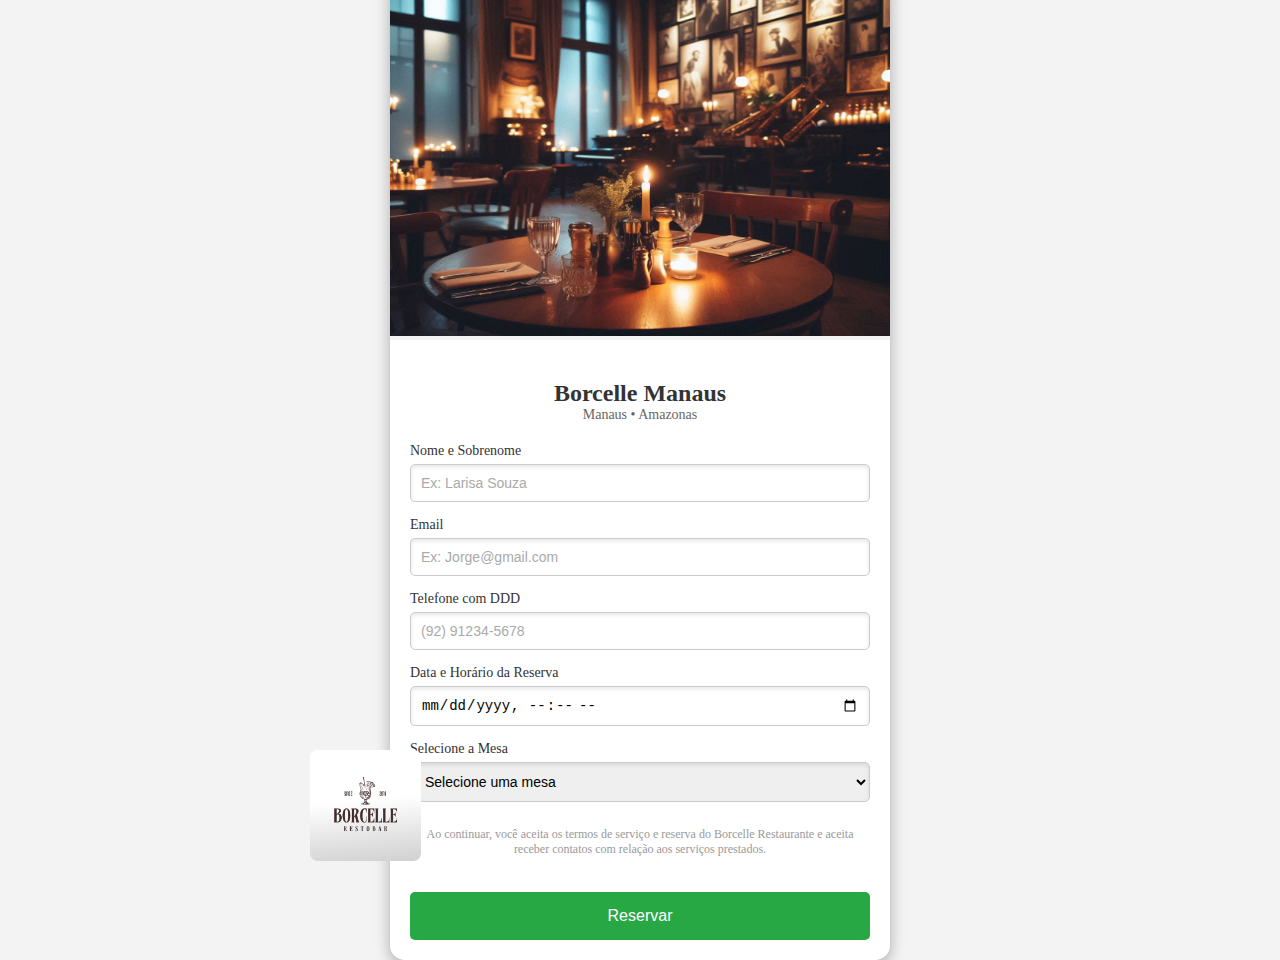
==== src/main/resources/static/index.html @ c21e97e9 "FRONTEND version 3.3" ====
<!DOCTYPE html>
<html lang="pt-BR">
<head>
    <meta charset="UTF-8">
    <meta name="viewport" content="width=device-width, initial-scale=1.0">
    <title>Borcelle Manaus - Reserva</title>
    <link rel="stylesheet" href="style.css">
    <script src="/src/main/resources/static/script.js" defer></script>
</head>
<body>

<div class="container">
    <div class="image-container">
        <img src="./img/background.jpg" alt="background-img" class="background-img">
    </div>

    <div class="content">
        <div class="logo">
            <img src="./img/logo.png" alt="logo" class="logo-img">
        </div>

        <h1>Borcelle Manaus</h1>
        <p>Manaus • Amazonas</p>

        <form id="reservaForm" class="form-container">

            <div class="form-group">
                <label for="nome">Nome e Sobrenome</label>
                <input type="text" id="nome" name="nome" placeholder="Ex: Larisa Souza" required>
            </div>

            <div class="form-group">
                <label for="email">Email</label>
                <input type="email" id="email" name="email" placeholder="Ex: Jorge@gmail.com" required>
            </div>

            <div class="form-group">
                <label for="telefone">Telefone com DDD</label>
                <input type="tel" id="telefone" name="telefone" placeholder="(92) 91234-5678" required>
            </div>

            <div class="form-group">
                <label for="dataHora">Data e Horário da Reserva</label>
                <input type="datetime-local" id="dataHora" name="dataHora" required>
            </div>

           

            <div class="form-group">
                <label for="mesa">Selecione a Mesa</label>
                <select id="mesa" name="mesa" required>
                    <option value="">Selecione uma mesa</option>
                </select>
            </div>
            

           

            <p class="termos">
                Ao continuar, você aceita os termos de serviço e reserva do Borcelle Restaurante e aceita receber contatos com relação aos serviços prestados.
            </p>

            <button type="submit" class="btn-reservar">Reservar</button>
        </form>
    </div>
</div>

</body>
</html>
---- src/main/resources/static/style.css ----
* {
    margin: 0;
    padding: 0;
    box-sizing: border-box;
}

body {
    position:relative
    
    font-family: 'Arial', sans-serif;
    display: flex;
    justify-content: center;
    align-items: center;
    height: 100vh;
    background-color: #f3f3f3;
}

.container {
    width: 100%;
    max-width: 500px;
    border-radius: 15px;
    overflow: hidden;
    box-shadow: 0 5px 15px rgba(0, 0, 0, 0.3);
}

.image-container {
    position: relative;
}

.background-img {
    width: 506px;
    height: 395px;
    left: -39px;
    top: -178px;
    
}

.content {
    padding: 20px;
    background-color: white;
    text-align: center;
}

.logo {
    margin-bottom: 20px;
}

.logo-img {
    width: 111px;
    height: 109;
    position:absolute;
    box-sizing: border-box;
    left: 310px;
    top: 750px;
    border-radius: 7.6px;
    
    background: linear-gradient(174.71deg, #FFFFFF 4.24%, #FFFFFF 24.02%, #FFFFFF 45.51%, #E5E5E5 75.64%, #D1D1D1 99.44%);

}

h1 {
    font-size: 24px;
    color: #333;
}

p {
    font-size: 14px;
    color: #666;
    margin-bottom: 20px;
}

.form-container {
    display: flex;
    flex-direction: column;
    gap: 15px;
}

.form-group {
    display: flex;
    flex-direction: column;
    align-items: flex-start;
}

label {
    font-size: 14px;
    margin-bottom: 5px;
    color: #333;
}

input, select {
    width: 100%;
    padding: 10px;
    border: 1px solid #ccc;
    border-radius: 5px;
    font-size: 14px;
    box-shadow: inset 0 2px 4px rgba(0, 0, 0, 0.1);
}

input::placeholder {
    color: #aaa;
}

.btn-reservar {
    width: 100%;
    padding: 15px;
    background-color: #28a745;
    color: white;
    border: none;
    border-radius: 5px;
    font-size: 16px;
    cursor: pointer;
    transition: background-color 0.3s ease;
}

.btn-reservar:hover {
    background-color: #218838;
}

.termos {
    font-size: 12px;
    color: #999;
    margin-top: 10px;
}
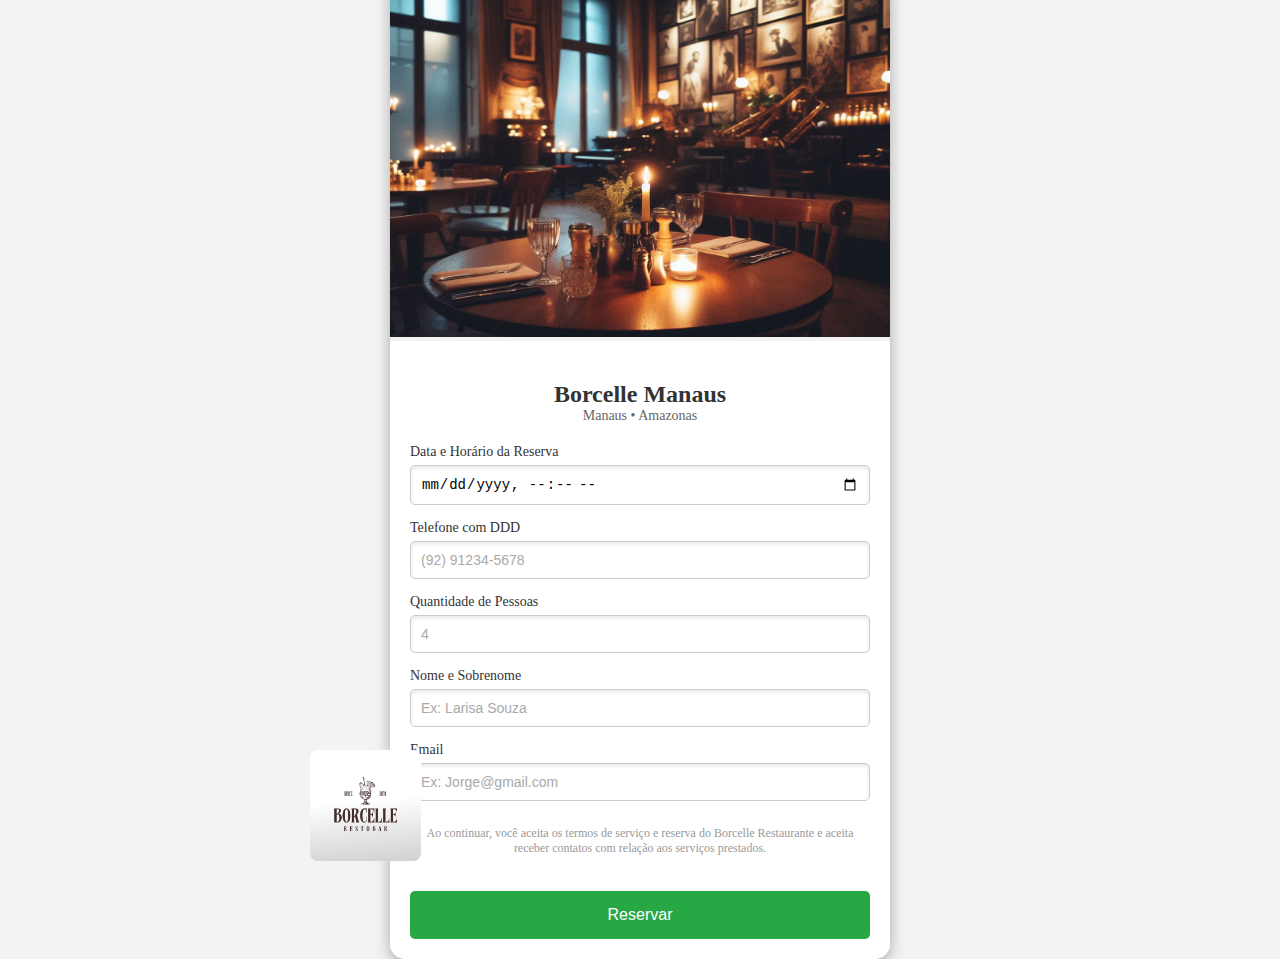
==== commit bea2c5c1: "FRONTEND version 3.4" ====
--- a/src/main/resources/static/index.html
+++ b/src/main/resources/static/index.html
@@ -11,18 +11,32 @@
 
 <div class="container">
     <div class="image-container">
-        <img src="./img/background.jpg" alt="background-img" class="background-img">
+        <img src="frontend/img/background.jpg" alt="background-img" class="background-img">
     </div>
 
     <div class="content">
         <div class="logo">
-            <img src="./img/logo.png" alt="logo" class="logo-img">
+            <img src="frontend/img/logo.png" alt="logo" class="logo-img">
         </div>
 
         <h1>Borcelle Manaus</h1>
         <p>Manaus • Amazonas</p>
 
         <form id="reservaForm" class="form-container">
+            <div class="form-group">
+                <label for="dataHora">Data e Horário da Reserva</label>
+                <input type="datetime-local" id="dataHora" name="dataHora" required>
+            </div>
+
+            <div class="form-group">
+                <label for="telefone">Telefone com DDD</label>
+                <input type="tel" id="telefone" name="telefone" placeholder="(92) 91234-5678" required>
+            </div>
+
+            <div class="form-group">
+                <label for="mesa">Quantidade de Pessoas</label>
+                <input type="number" id="mesa" name="mesa" placeholder="4" required>
+            </div>
 
             <div class="form-group">
                 <label for="nome">Nome e Sobrenome</label>
@@ -33,28 +47,6 @@
                 <label for="email">Email</label>
                 <input type="email" id="email" name="email" placeholder="Ex: Jorge@gmail.com" required>
             </div>
-
-            <div class="form-group">
-                <label for="telefone">Telefone com DDD</label>
-                <input type="tel" id="telefone" name="telefone" placeholder="(92) 91234-5678" required>
-            </div>
-
-            <div class="form-group">
-                <label for="dataHora">Data e Horário da Reserva</label>
-                <input type="datetime-local" id="dataHora" name="dataHora" required>
-            </div>
-
-           
-
-            <div class="form-group">
-                <label for="mesa">Selecione a Mesa</label>
-                <select id="mesa" name="mesa" required>
-                    <option value="">Selecione uma mesa</option>
-                </select>
-            </div>
-            
-
-           
 
             <p class="termos">
                 Ao continuar, você aceita os termos de serviço e reserva do Borcelle Restaurante e aceita receber contatos com relação aos serviços prestados.
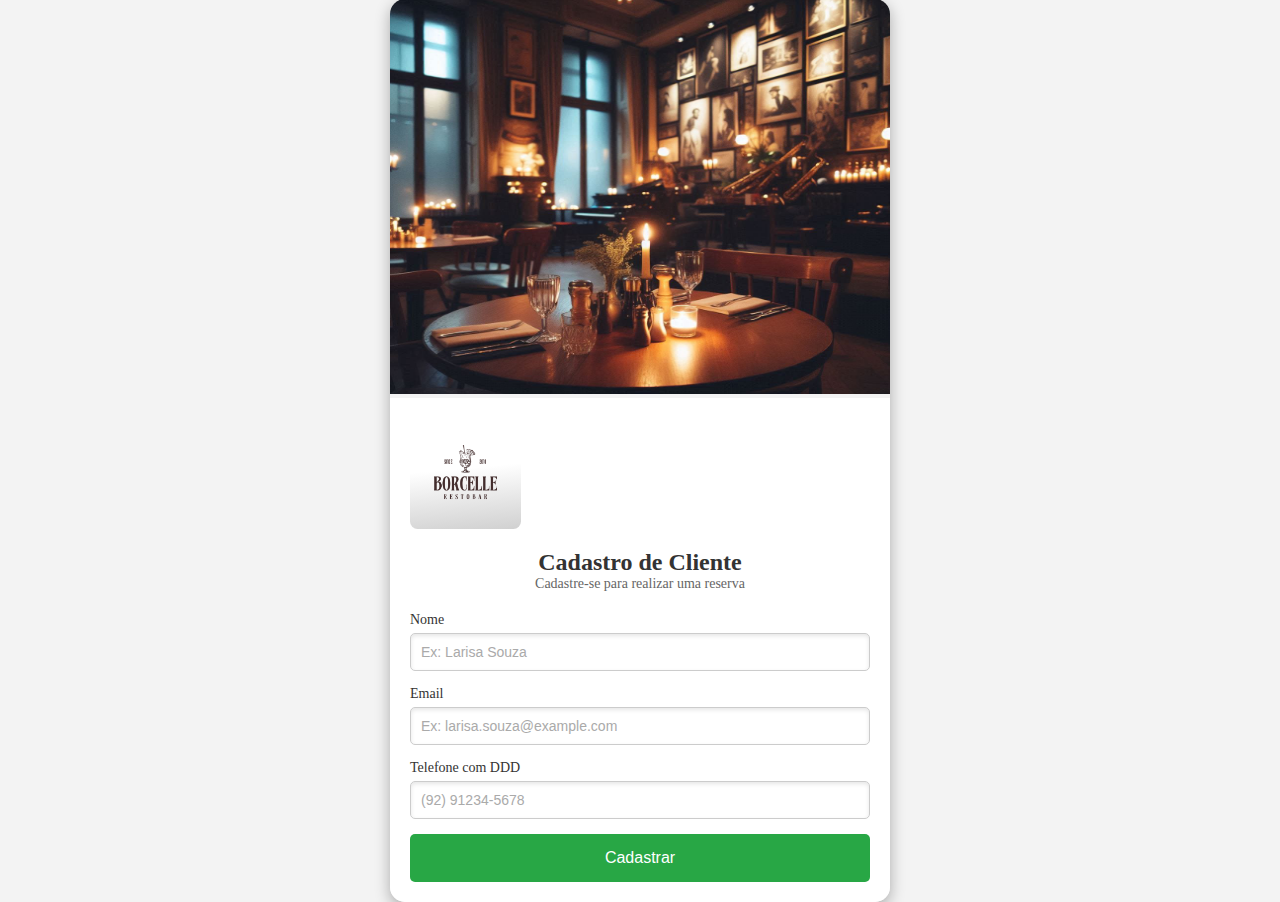
==== commit a3f66f0f: "Sitema Quase Concluido" ====
--- a/src/main/resources/static/index.html
+++ b/src/main/resources/static/index.html
@@ -3,9 +3,9 @@
 <head>
     <meta charset="UTF-8">
     <meta name="viewport" content="width=device-width, initial-scale=1.0">
-    <title>Borcelle Manaus - Reserva</title>
+    <title>Cadastro de Cliente - Borcelle Manaus</title>
     <link rel="stylesheet" href="style.css">
-    <script src="/src/main/resources/static/script.js" defer></script>
+    <script src="cadastro.js" defer></script>
 </head>
 <body>
 
@@ -19,40 +19,26 @@
             <img src="frontend/img/logo.png" alt="logo" class="logo-img">
         </div>
 
-        <h1>Borcelle Manaus</h1>
-        <p>Manaus • Amazonas</p>
+        <h1>Cadastro de Cliente</h1>
+        <p>Cadastre-se para realizar uma reserva</p>
 
-        <form id="reservaForm" class="form-container">
+        <form id="form-cadastro" class="form-container">
             <div class="form-group">
-                <label for="dataHora">Data e Horário da Reserva</label>
-                <input type="datetime-local" id="dataHora" name="dataHora" required>
+                <label for="nome">Nome</label>
+                <input type="text" id="nome" name="nome" class="nome" placeholder="Ex: Larisa Souza" required>
+            </div>
+
+            <div class="form-group">
+                <label for="email">Email</label>
+                <input type="email" id="email" name="email" class="email" placeholder="Ex: larisa.souza@example.com" required>
             </div>
 
             <div class="form-group">
                 <label for="telefone">Telefone com DDD</label>
-                <input type="tel" id="telefone" name="telefone" placeholder="(92) 91234-5678" required>
+                <input type="tel" id="telefone" name="telefone" class="telefone" placeholder="(92) 91234-5678" required>
             </div>
 
-            <div class="form-group">
-                <label for="mesa">Quantidade de Pessoas</label>
-                <input type="number" id="mesa" name="mesa" placeholder="4" required>
-            </div>
-
-            <div class="form-group">
-                <label for="nome">Nome e Sobrenome</label>
-                <input type="text" id="nome" name="nome" placeholder="Ex: Larisa Souza" required>
-            </div>
-
-            <div class="form-group">
-                <label for="email">Email</label>
-                <input type="email" id="email" name="email" placeholder="Ex: Jorge@gmail.com" required>
-            </div>
-
-            <p class="termos">
-                Ao continuar, você aceita os termos de serviço e reserva do Borcelle Restaurante e aceita receber contatos com relação aos serviços prestados.
-            </p>
-
-            <button type="submit" class="btn-reservar">Reservar</button>
+            <button type="submit" class="btn-reservar" >Cadastrar</button>
         </form>
     </div>
 </div>
--- a/src/main/resources/static/style.css
+++ b/src/main/resources/static/style.css
@@ -48,10 +48,10 @@
 .logo-img {
     width: 111px;
     height: 109;
-    position:absolute;
+    position:relative;
     box-sizing: border-box;
-    left: 310px;
-    top: 750px;
+
+    display: flex;
     border-radius: 7.6px;
     
     background: linear-gradient(174.71deg, #FFFFFF 4.24%, #FFFFFF 24.02%, #FFFFFF 45.51%, #E5E5E5 75.64%, #D1D1D1 99.44%);
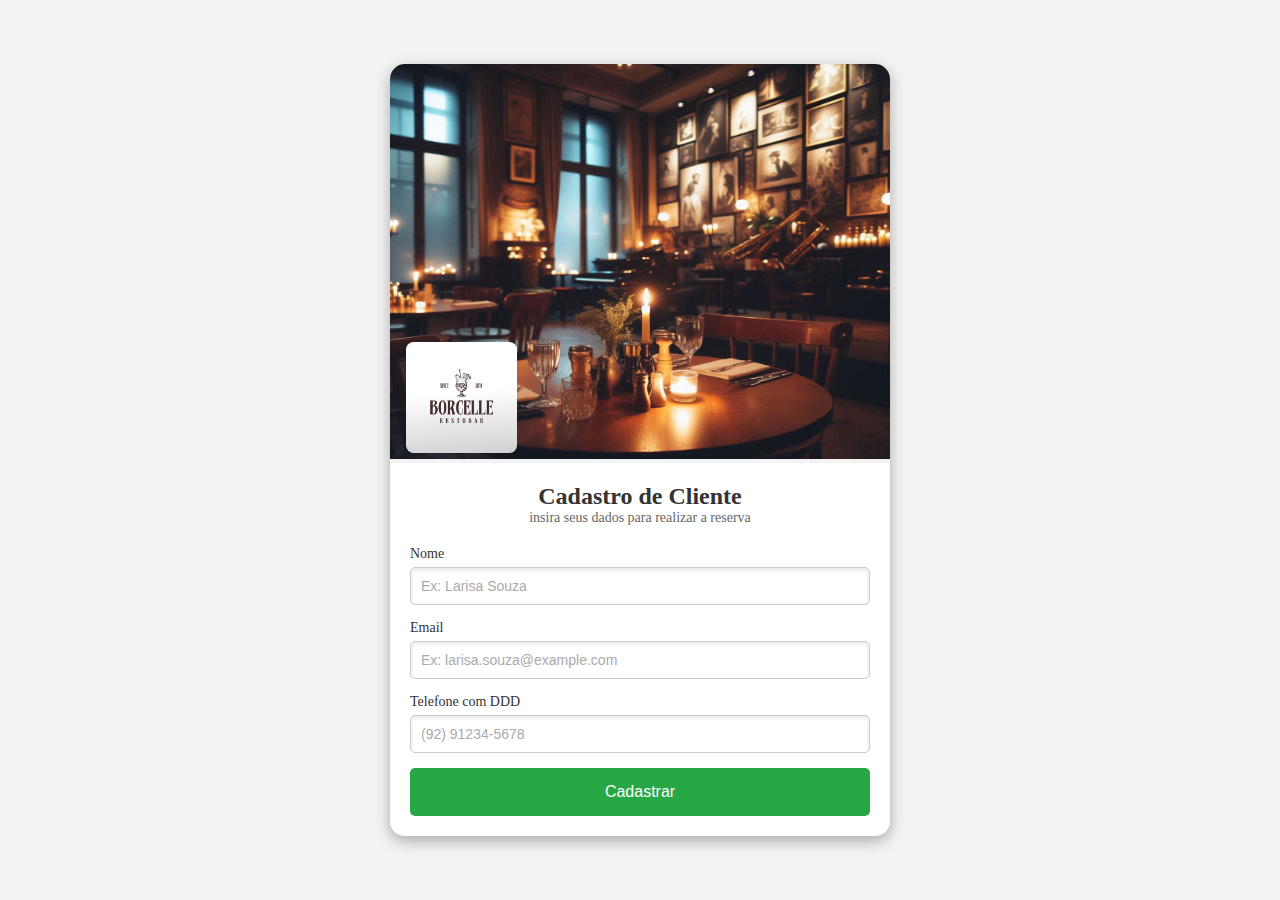
==== commit 20e5dba6: "atualização de mesa.html" ====
--- a/src/main/resources/static/index.html
+++ b/src/main/resources/static/index.html
@@ -11,16 +11,13 @@
 
 <div class="container">
     <div class="image-container">
-        <img src="frontend/img/background.jpg" alt="background-img" class="background-img">
+        <img src="./img/background.jpg" alt="background-img" class="background-img">
+        <img src="./img/logo.png" alt="logo" class="logo-img">
     </div>
 
     <div class="content">
-        <div class="logo">
-            <img src="frontend/img/logo.png" alt="logo" class="logo-img">
-        </div>
-
         <h1>Cadastro de Cliente</h1>
-        <p>Cadastre-se para realizar uma reserva</p>
+        <p>insira seus dados para realizar a reserva</p>
 
         <form id="form-cadastro" class="form-container">
             <div class="form-group">
--- a/src/main/resources/static/style.css
+++ b/src/main/resources/static/style.css
@@ -48,7 +48,9 @@
 .logo-img {
     width: 111px;
     height: 109;
-    position:relative;
+    left:16px;
+    bottom: 10px;
+    position:absolute;
     box-sizing: border-box;
 
     display: flex;
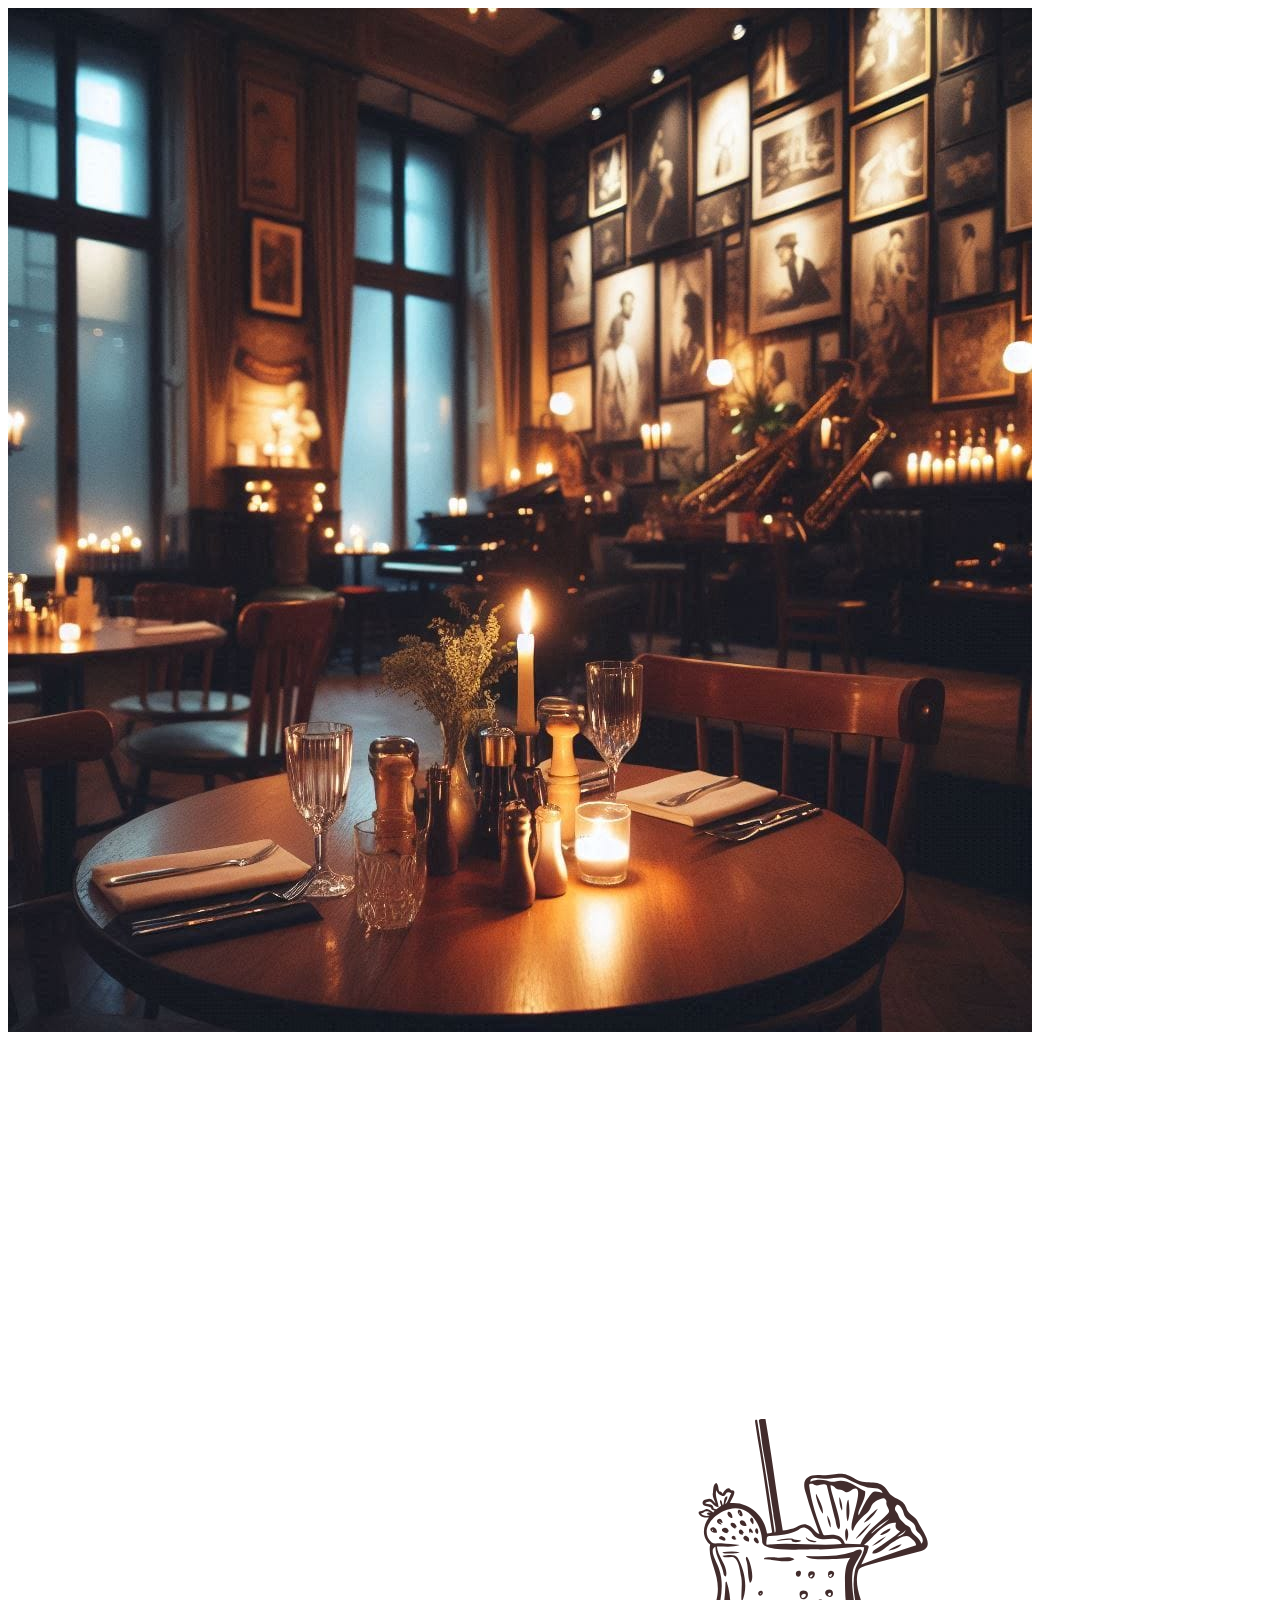
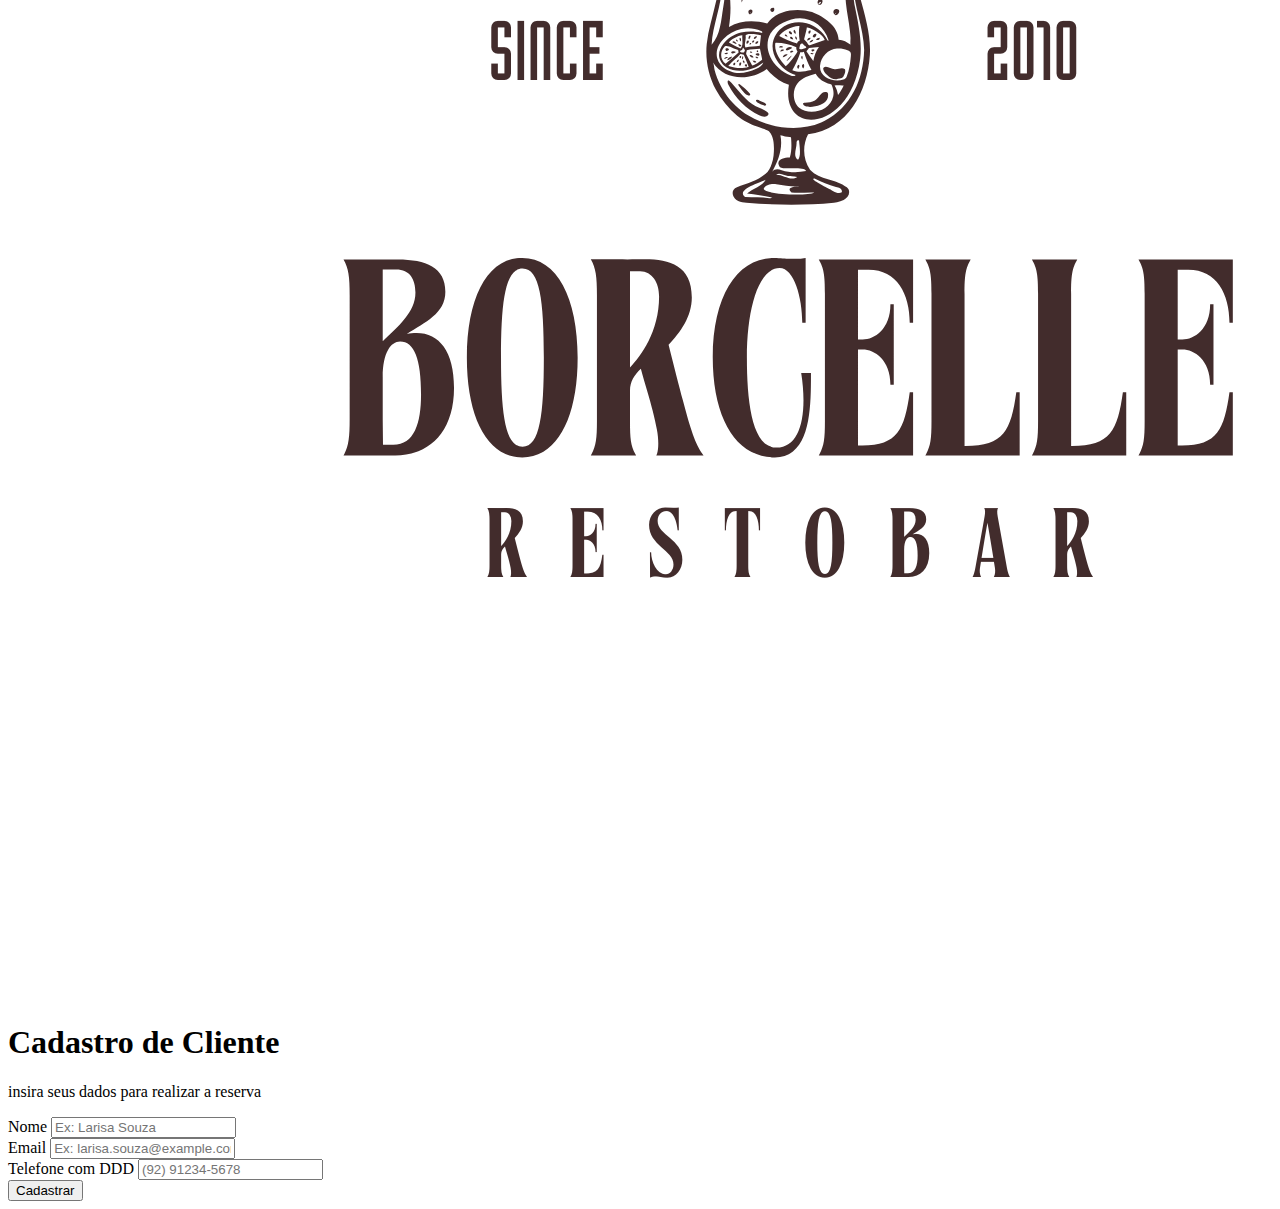
==== commit 93f7ad55: "adição do botão retornar" ====
--- a/src/main/resources/static/index.html
+++ b/src/main/resources/static/index.html
@@ -4,8 +4,8 @@
     <meta charset="UTF-8">
     <meta name="viewport" content="width=device-width, initial-scale=1.0">
     <title>Cadastro de Cliente - Borcelle Manaus</title>
-    <link rel="stylesheet" href="style.css">
-    <script src="cadastro.js" defer></script>
+    <link rel="stylesheet" href="./assets/css/style.css">
+    <script src="./assets/script/cadastro.js" defer></script>
 </head>
 <body>
 
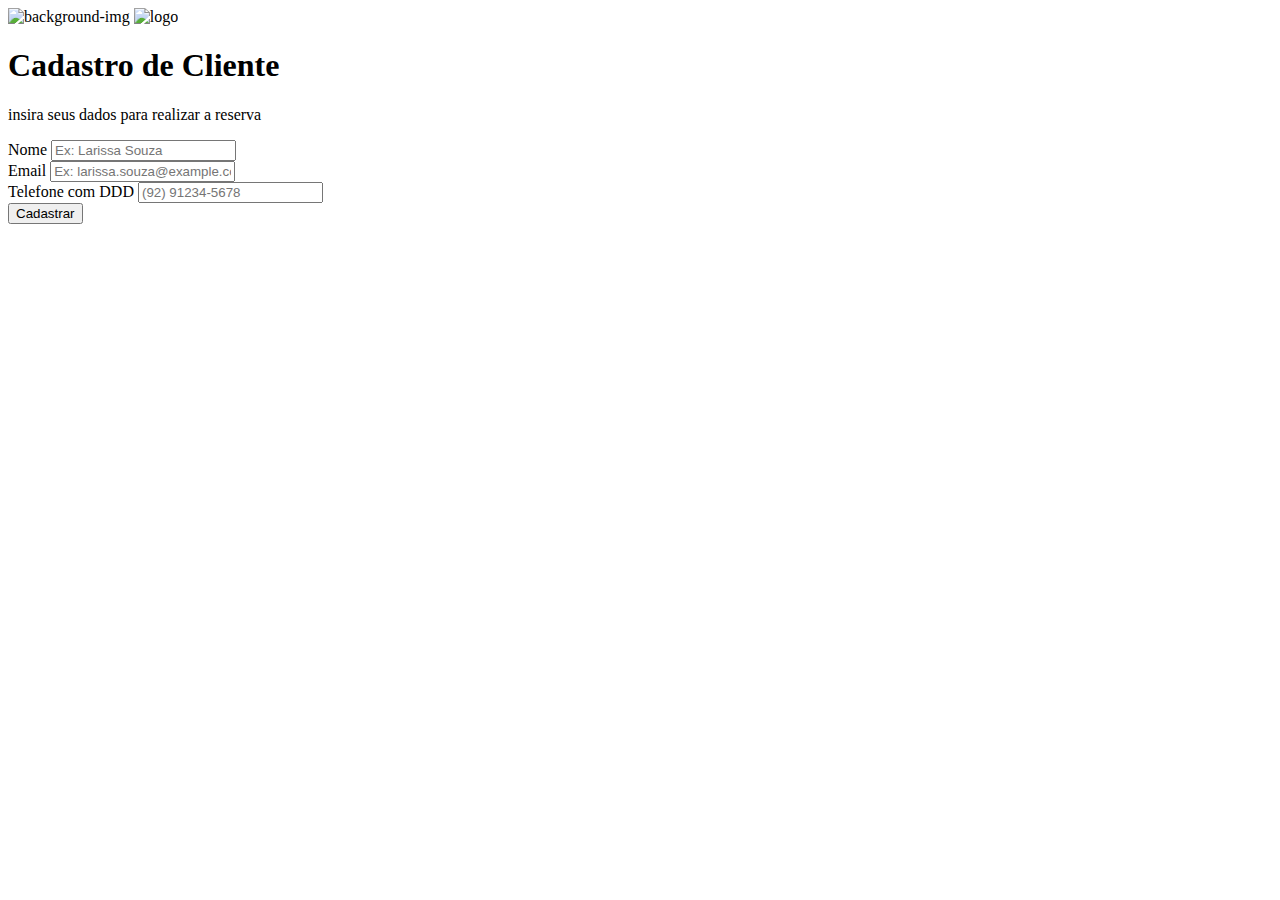
==== commit 25ef520e: "atualização de mesa.html 3" ====
--- a/src/main/resources/static/index.html
+++ b/src/main/resources/static/index.html
@@ -11,8 +11,8 @@
 
 <div class="container">
     <div class="image-container">
-        <img src="./img/background.jpg" alt="background-img" class="background-img">
-        <img src="./img/logo.png" alt="logo" class="logo-img">
+        <img src="./assets/img/background.jpg" alt="background-img" class="background-img">
+        <img src="./assets/img/logo.png" alt="logo" class="logo-img">
     </div>
 
     <div class="content">
@@ -22,12 +22,12 @@
         <form id="form-cadastro" class="form-container">
             <div class="form-group">
                 <label for="nome">Nome</label>
-                <input type="text" id="nome" name="nome" class="nome" placeholder="Ex: Larisa Souza" required>
+                <input type="text" id="nome" name="nome" class="nome" placeholder="Ex: Larissa Souza" required>
             </div>
 
             <div class="form-group">
                 <label for="email">Email</label>
-                <input type="email" id="email" name="email" class="email" placeholder="Ex: larisa.souza@example.com" required>
+                <input type="email" id="email" name="email" class="email" placeholder="Ex: larissa.souza@example.com" required>
             </div>
 
             <div class="form-group">
